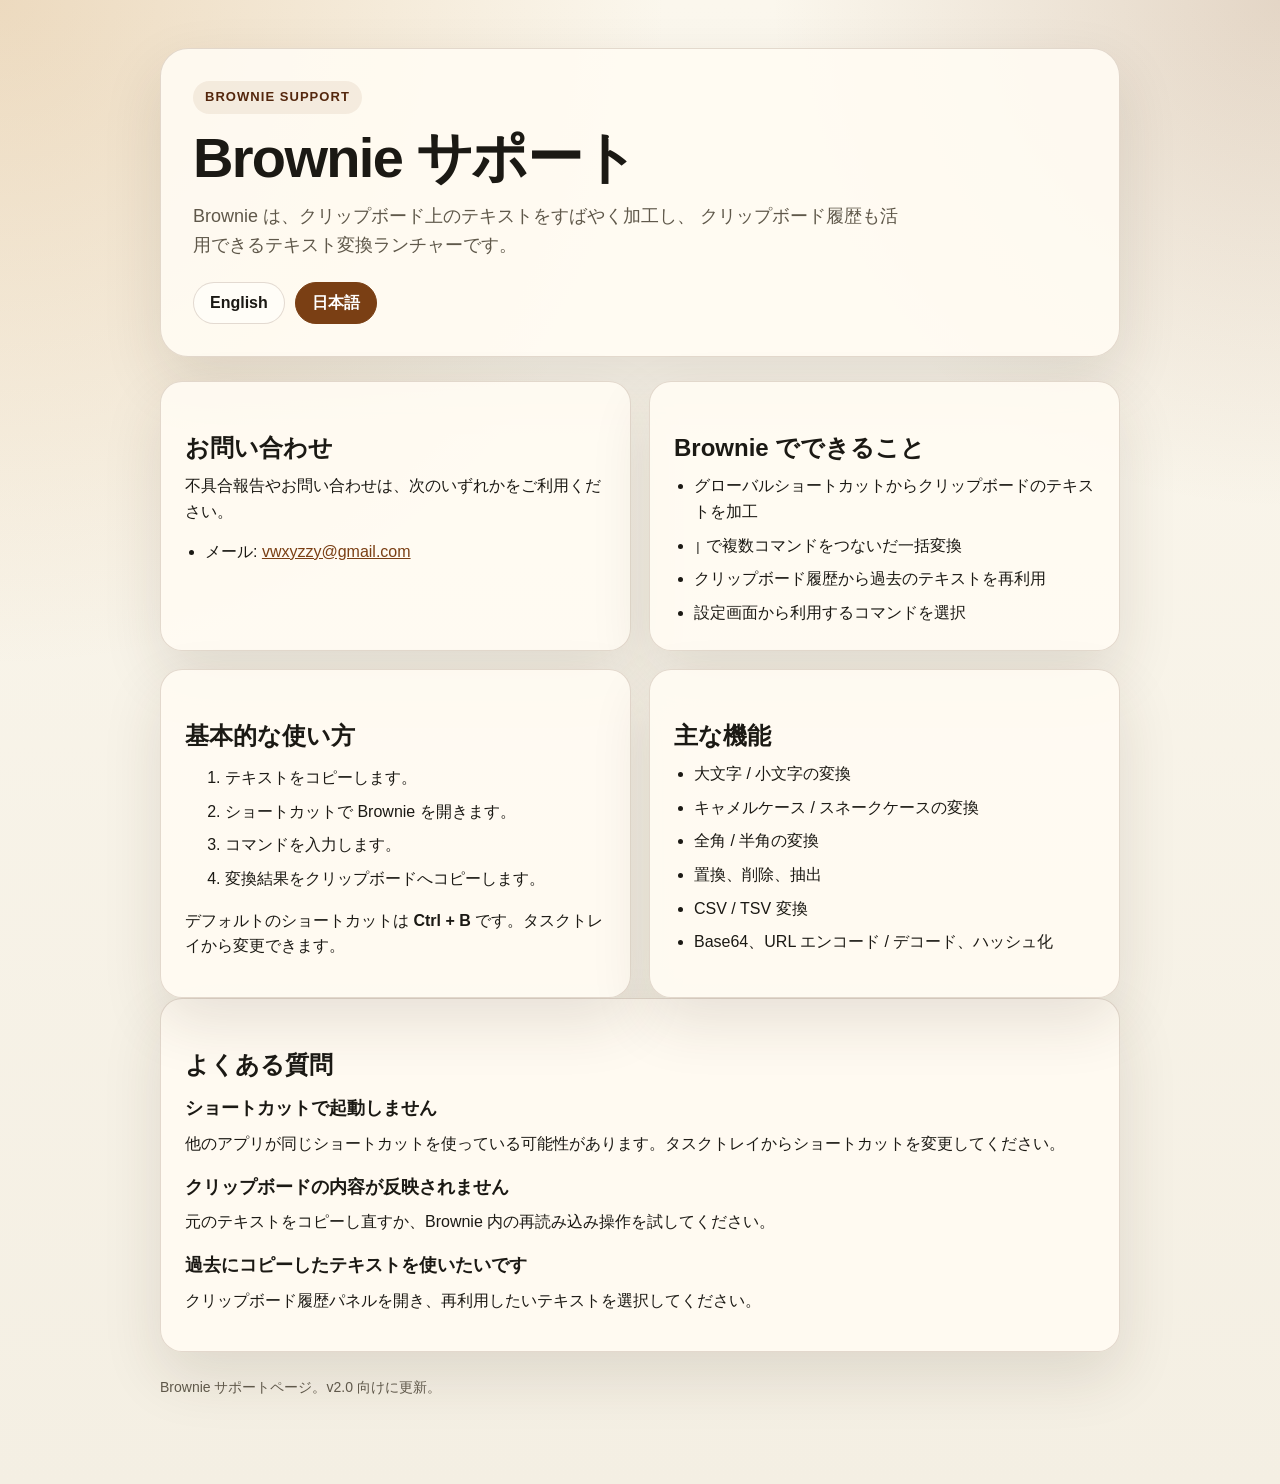
==== ja.html @ 69c0fb90 "initial commit" ====
<!doctype html>
<html lang="ja">
  <head>
    <meta charset="UTF-8" />
    <meta name="viewport" content="width=device-width, initial-scale=1.0" />
    <title>Brownie サポート</title>
    <meta
      name="description"
      content="Brownie のサポートページです。クリップボード変換ランチャーの使い方と問い合わせ先を案内します。"
    />
    <link rel="stylesheet" href="./styles.css" />
  </head>
  <body>
    <main class="page">
      <section class="hero">
        <p class="eyebrow">Brownie Support</p>
        <h1>Brownie サポート</h1>
        <p class="lead">
          Brownie は、クリップボード上のテキストをすばやく加工し、
          クリップボード履歴も活用できるテキスト変換ランチャーです。
        </p>
        <div class="language-switch">
          <a href="./en.html">English</a>
          <a href="./ja.html" class="active">日本語</a>
        </div>
      </section>

      <section class="grid">
        <article class="card">
          <h2>お問い合わせ</h2>
          <p>不具合報告やお問い合わせは、次のいずれかをご利用ください。</p>
          <ul>
            <li>メール: <a href="mailto:vwxyzzy@gmail.com">vwxyzzy@gmail.com</a></li>
          </ul>
        </article>

        <article class="card">
          <h2>Brownie でできること</h2>
          <ul>
            <li>グローバルショートカットからクリップボードのテキストを加工</li>
            <li><code>|</code> で複数コマンドをつないだ一括変換</li>
            <li>クリップボード履歴から過去のテキストを再利用</li>
            <li>設定画面から利用するコマンドを選択</li>
          </ul>
        </article>

        <article class="card">
          <h2>基本的な使い方</h2>
          <ol>
            <li>テキストをコピーします。</li>
            <li>ショートカットで Brownie を開きます。</li>
            <li>コマンドを入力します。</li>
            <li>変換結果をクリップボードへコピーします。</li>
          </ol>
          <p>デフォルトのショートカットは <strong>Ctrl + B</strong> です。タスクトレイから変更できます。</p>
        </article>

        <article class="card">
          <h2>主な機能</h2>
          <ul>
            <li>大文字 / 小文字の変換</li>
            <li>キャメルケース / スネークケースの変換</li>
            <li>全角 / 半角の変換</li>
            <li>置換、削除、抽出</li>
            <li>CSV / TSV 変換</li>
            <li>Base64、URL エンコード / デコード、ハッシュ化</li>
          </ul>
        </article>
      </section>

      <section class="card">
        <h2>よくある質問</h2>
        <div class="faq-item">
          <h3>ショートカットで起動しません</h3>
          <p>
            他のアプリが同じショートカットを使っている可能性があります。タスクトレイからショートカットを変更してください。
          </p>
        </div>
        <div class="faq-item">
          <h3>クリップボードの内容が反映されません</h3>
          <p>
            元のテキストをコピーし直すか、Brownie 内の再読み込み操作を試してください。
          </p>
        </div>
        <div class="faq-item">
          <h3>過去にコピーしたテキストを使いたいです</h3>
          <p>
            クリップボード履歴パネルを開き、再利用したいテキストを選択してください。
          </p>
        </div>
      </section>

      <p class="footer">
        Brownie サポートページ。v2.0 向けに更新。
      </p>
    </main>
  </body>
</html>
---- styles.css ----
:root {
  --bg: #f4efe3;
  --panel: rgba(255, 251, 242, 0.92);
  --panel-strong: #fffdf7;
  --text: #1b1914;
  --muted: #5f584a;
  --accent: #7a3f14;
  --accent-strong: #54270d;
  --border: rgba(84, 39, 13, 0.16);
  --shadow: 0 24px 60px rgba(58, 38, 24, 0.12);
}

* {
  box-sizing: border-box;
}

html {
  font-family:
    "Avenir Next",
    "Segoe UI",
    sans-serif;
  line-height: 1.6;
  color: var(--text);
  background:
    radial-gradient(circle at top left, rgba(199, 143, 72, 0.28), transparent 34%),
    radial-gradient(circle at top right, rgba(122, 63, 20, 0.18), transparent 26%),
    linear-gradient(180deg, #fbf7ed 0%, #f4efe3 100%);
}

body {
  margin: 0;
}

a {
  color: var(--accent);
}

.page {
  width: min(960px, calc(100% - 32px));
  margin: 0 auto;
  padding: 48px 0 72px;
}

.hero {
  background: var(--panel);
  border: 1px solid var(--border);
  border-radius: 28px;
  box-shadow: var(--shadow);
  padding: 32px;
}

.eyebrow {
  display: inline-block;
  margin: 0 0 12px;
  padding: 6px 12px;
  border-radius: 999px;
  background: rgba(122, 63, 20, 0.08);
  color: var(--accent-strong);
  font-size: 13px;
  font-weight: 700;
  letter-spacing: 0.08em;
  text-transform: uppercase;
}

h1,
h2,
h3 {
  margin: 0 0 12px;
  line-height: 1.15;
}

h1 {
  font-size: clamp(34px, 6vw, 56px);
  letter-spacing: -0.03em;
}

h2 {
  font-size: 24px;
  margin-top: 28px;
}

h3 {
  font-size: 18px;
  margin-top: 20px;
}

p {
  margin: 0 0 14px;
}

.lead {
  max-width: 720px;
  color: var(--muted);
  font-size: 18px;
}

.language-switch {
  display: flex;
  gap: 10px;
  flex-wrap: wrap;
  margin-top: 22px;
}

.language-switch a,
.button-link {
  display: inline-flex;
  align-items: center;
  justify-content: center;
  min-height: 42px;
  padding: 0 16px;
  border-radius: 999px;
  border: 1px solid var(--border);
  background: var(--panel-strong);
  color: var(--text);
  font-weight: 700;
  text-decoration: none;
}

.language-switch a.active {
  background: var(--accent);
  border-color: var(--accent);
  color: #fff;
}

.grid {
  display: grid;
  grid-template-columns: repeat(2, minmax(0, 1fr));
  gap: 18px;
  margin-top: 24px;
}

.card {
  background: var(--panel);
  border: 1px solid var(--border);
  border-radius: 22px;
  box-shadow: var(--shadow);
  padding: 24px;
}

.card ul {
  margin: 0;
  padding-left: 20px;
}

.card li + li {
  margin-top: 8px;
}

.faq-item + .faq-item {
  margin-top: 18px;
}

.footer {
  color: var(--muted);
  font-size: 14px;
  margin-top: 24px;
}

@media (max-width: 760px) {
  .page {
    width: min(100% - 20px, 960px);
    padding: 20px 0 40px;
  }

  .hero,
  .card {
    padding: 20px;
    border-radius: 20px;
  }

  .grid {
    grid-template-columns: 1fr;
  }

  .lead {
    font-size: 16px;
  }
}
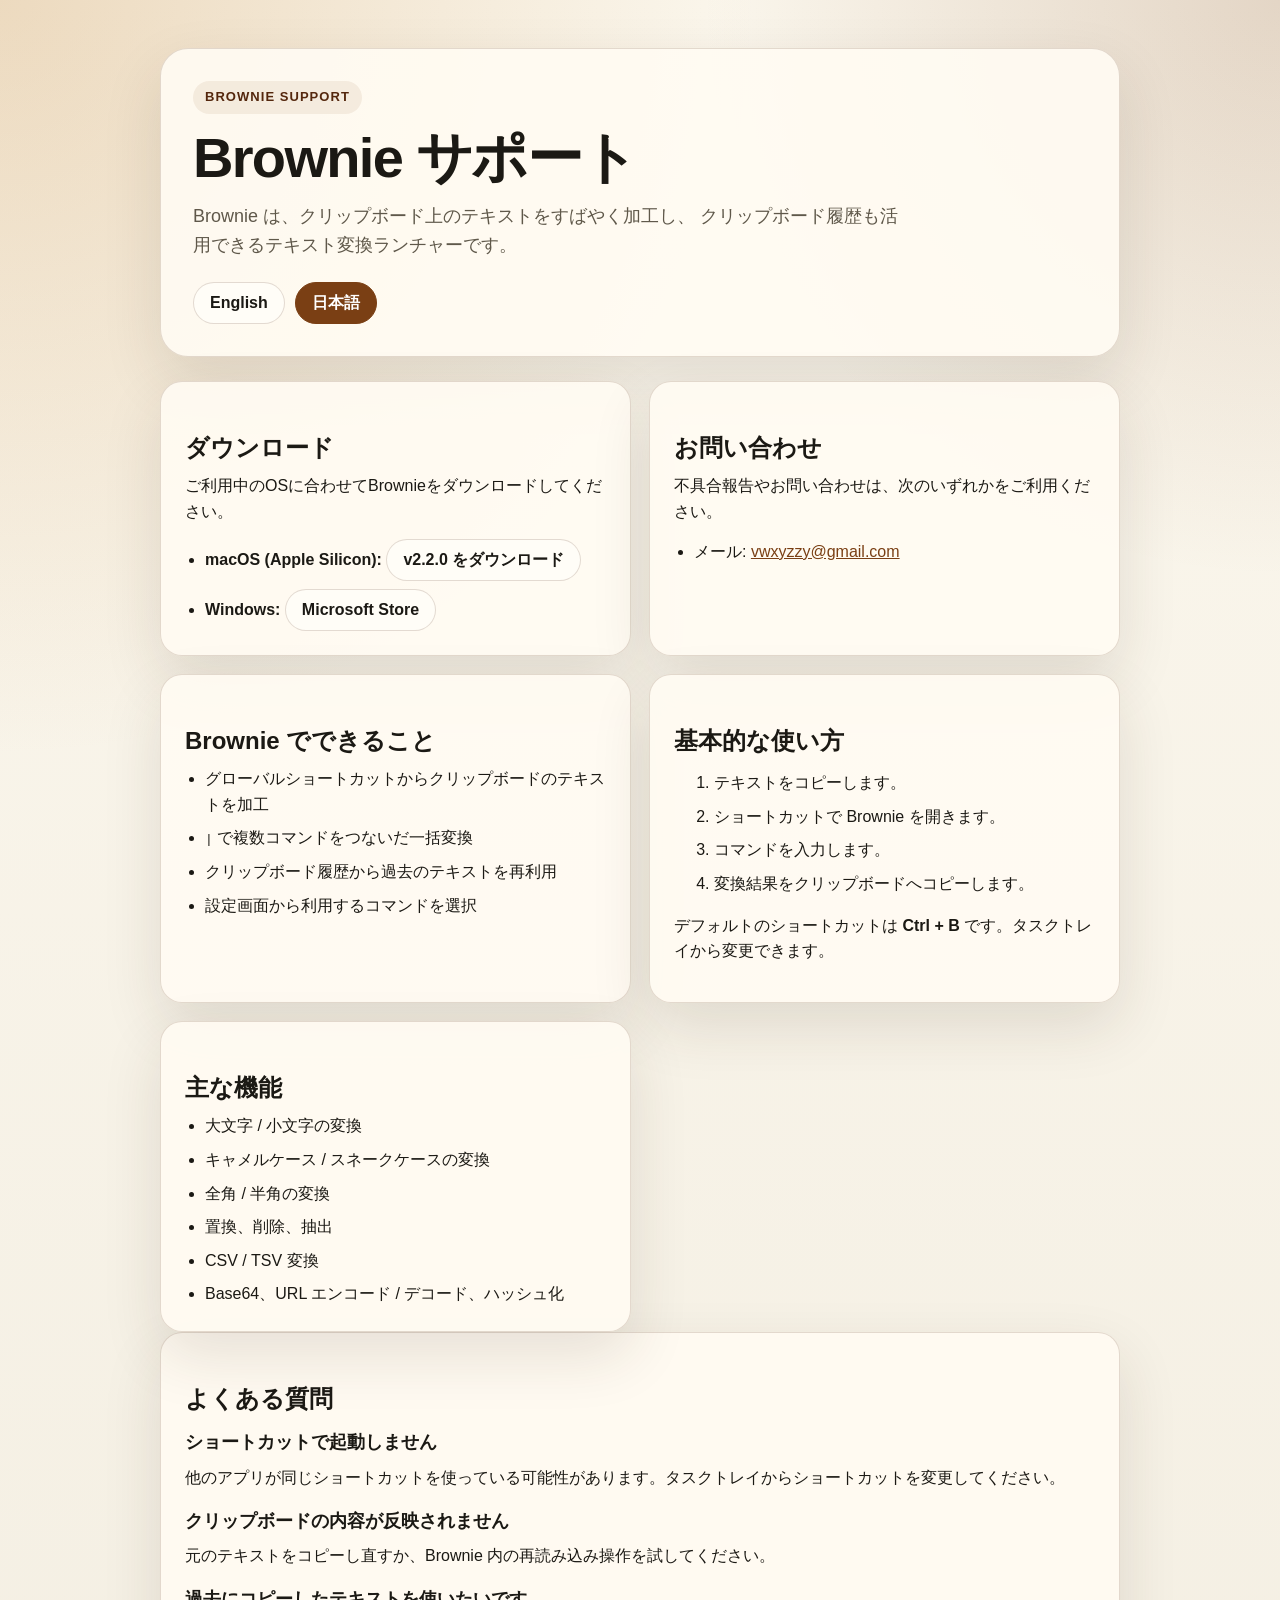
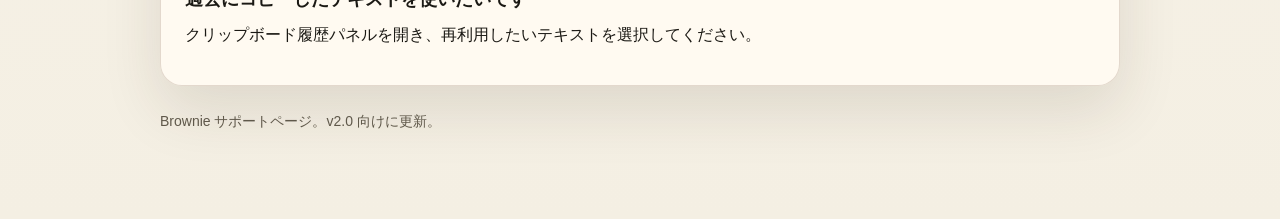
==== commit da125ec1: "ダウンロード情報を追加" ====
--- a/ja.html
+++ b/ja.html
@@ -26,6 +26,15 @@
       </section>
 
       <section class="grid">
+        <article class="card">
+          <h2>ダウンロード</h2>
+          <p>ご利用中のOSに合わせてBrownieをダウンロードしてください。</p>
+          <ul>
+            <li><strong>macOS (Apple Silicon):</strong> <a href="https://github.com/hosokawat/brownie_support/releases/download/v2.2.0/Brownie-darwin-arm64-2.2.0.zip" class="button-link" target="_blank">v2.2.0 をダウンロード</a></li>
+            <li><strong>Windows:</strong> <a href="https://apps.microsoft.com/detail/9nm58600cm3c" class="button-link" target="_blank">Microsoft Store</a></li>
+          </ul>
+        </article>
+
         <article class="card">
           <h2>お問い合わせ</h2>
           <p>不具合報告やお問い合わせは、次のいずれかをご利用ください。</p>
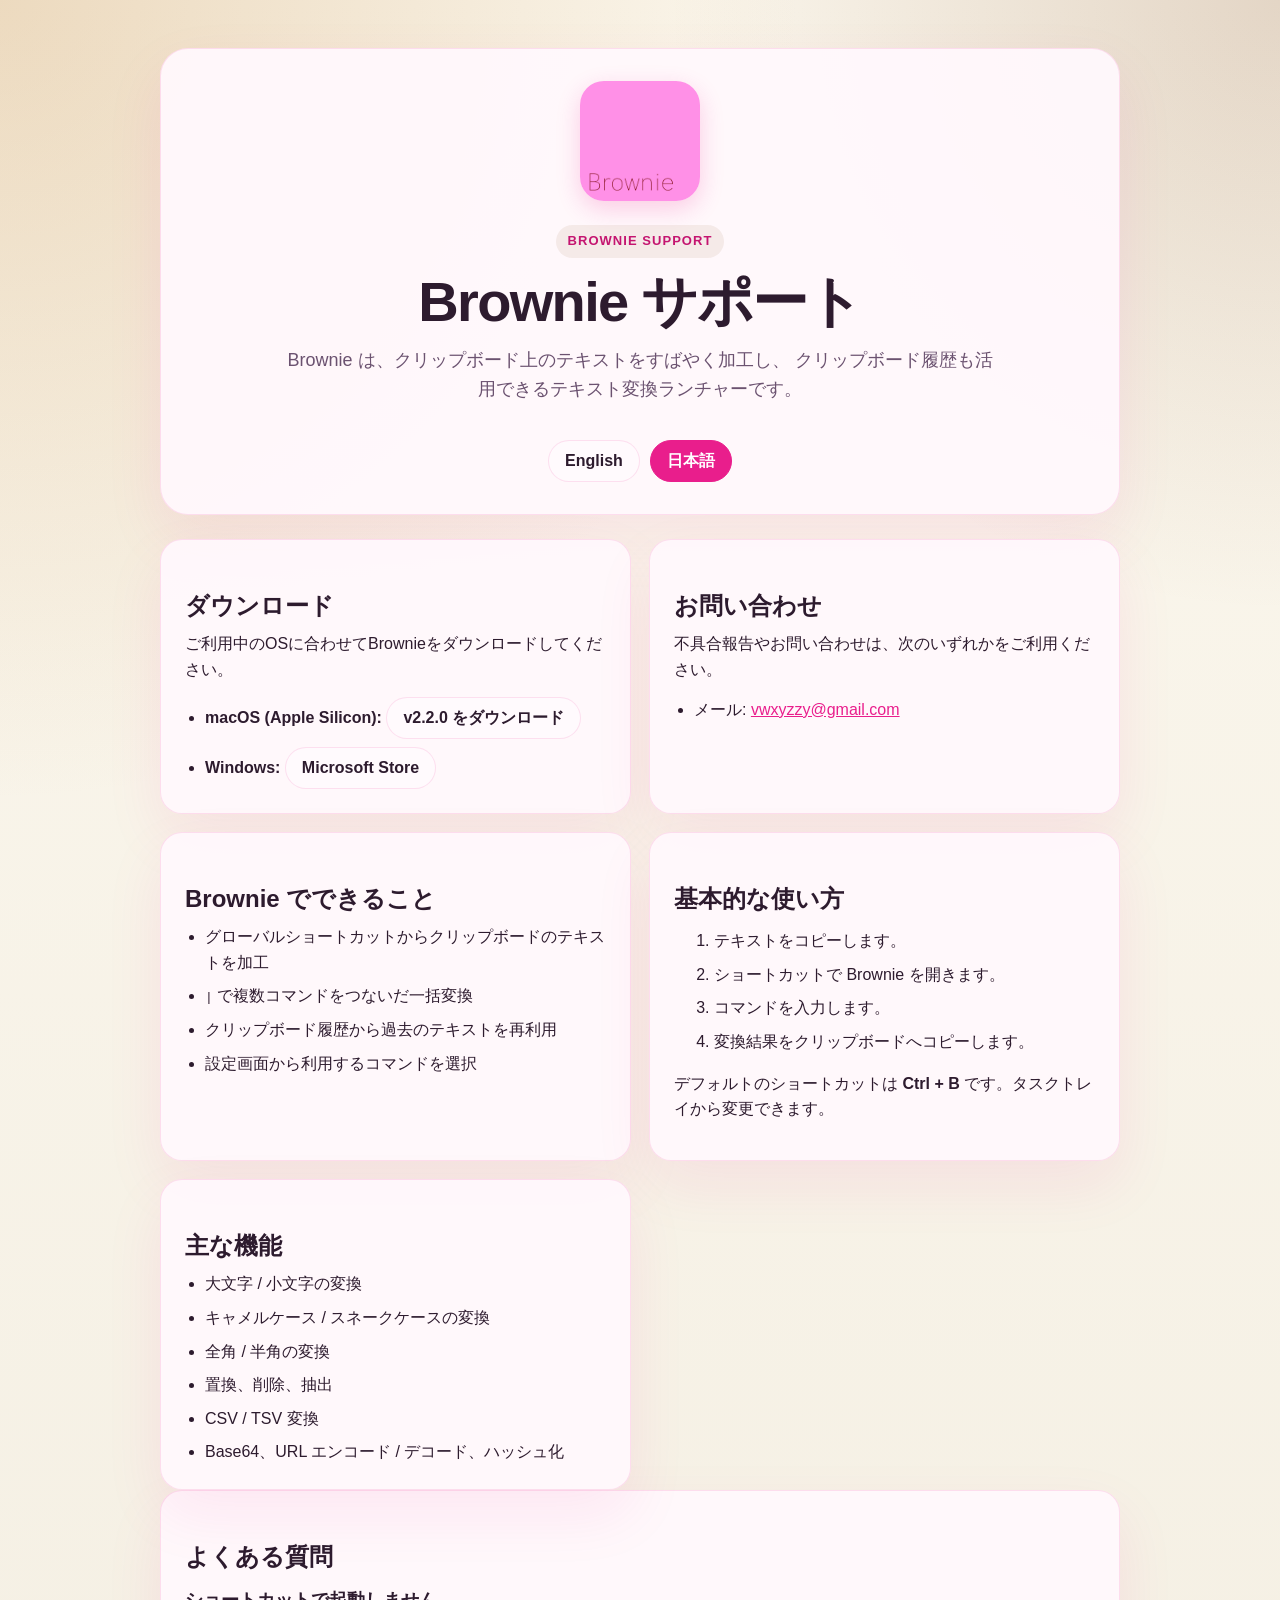
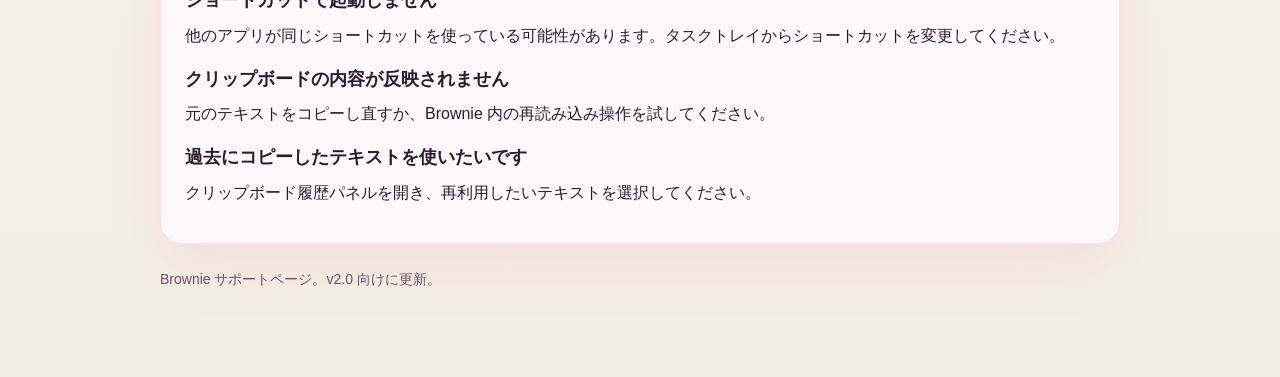
==== commit 33feba1c: "ロゴを追加" ====
--- a/ja.html
+++ b/ja.html
@@ -9,10 +9,12 @@
       content="Brownie のサポートページです。クリップボード変換ランチャーの使い方と問い合わせ先を案内します。"
     />
     <link rel="stylesheet" href="./styles.css" />
+    <link rel="icon" type="image/png" href="./Logo300x300.png" />
   </head>
   <body>
     <main class="page">
       <section class="hero">
+        <img src="./Logo300x300.png" alt="Brownie Logo" class="logo" />
         <p class="eyebrow">Brownie Support</p>
         <h1>Brownie サポート</h1>
         <p class="lead">
--- a/styles.css
+++ b/styles.css
@@ -1,13 +1,13 @@
 :root {
-  --bg: #f4efe3;
-  --panel: rgba(255, 251, 242, 0.92);
-  --panel-strong: #fffdf7;
-  --text: #1b1914;
-  --muted: #5f584a;
-  --accent: #7a3f14;
-  --accent-strong: #54270d;
-  --border: rgba(84, 39, 13, 0.16);
-  --shadow: 0 24px 60px rgba(58, 38, 24, 0.12);
+  --bg: #fdf5fa;
+  --panel: rgba(255, 248, 252, 0.95);
+  --panel-strong: #fffafd;
+  --text: #2d1b2e;
+  --muted: #6b5270;
+  --accent: #e91e8c;
+  --accent-strong: #c41570;
+  --border: rgba(233, 30, 140, 0.12);
+  --shadow: 0 24px 60px rgba(233, 30, 140, 0.08);
 }
 
 * {
@@ -47,6 +47,18 @@
   border-radius: 28px;
   box-shadow: var(--shadow);
   padding: 32px;
+  display: flex;
+  flex-direction: column;
+  align-items: center;
+  text-align: center;
+}
+
+.logo {
+  width: 120px;
+  height: 120px;
+  border-radius: 24px;
+  margin-bottom: 24px;
+  box-shadow: 0 8px 24px rgba(233, 30, 140, 0.2);
 }
 
 .eyebrow {
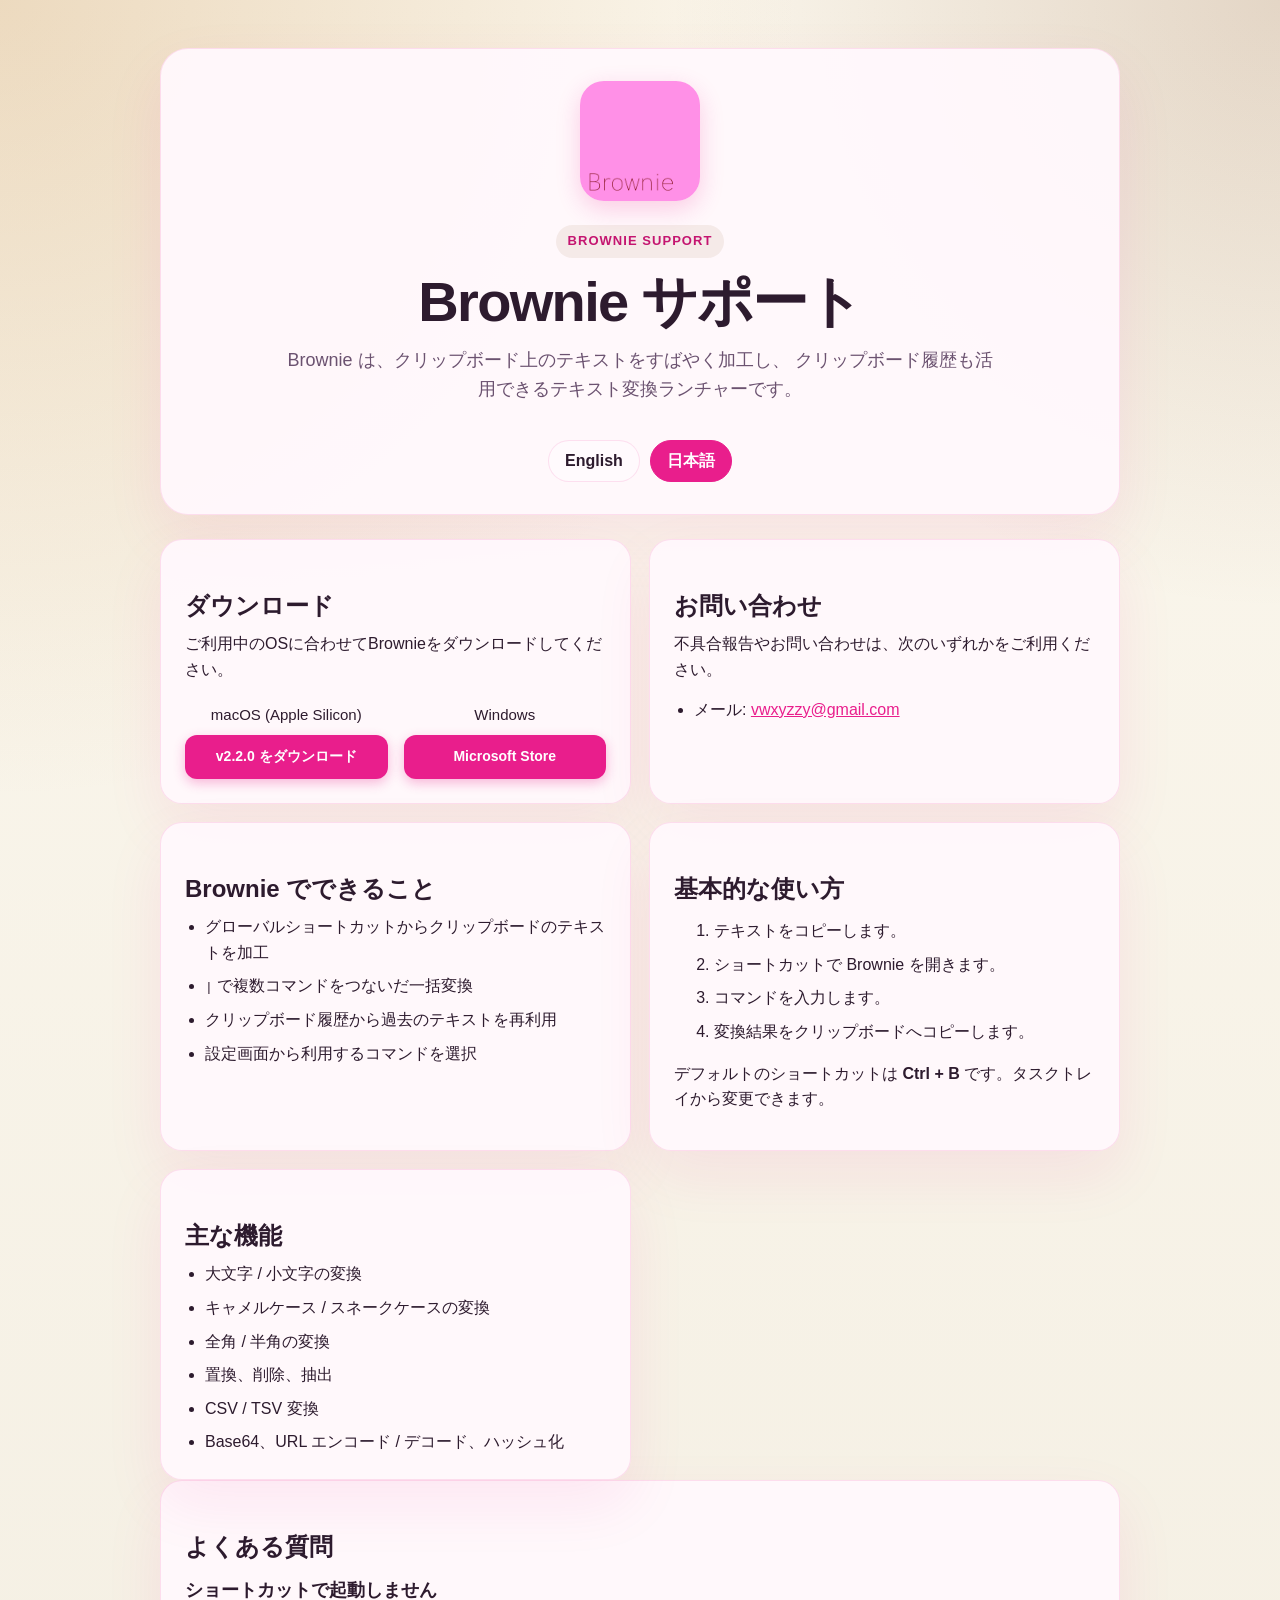
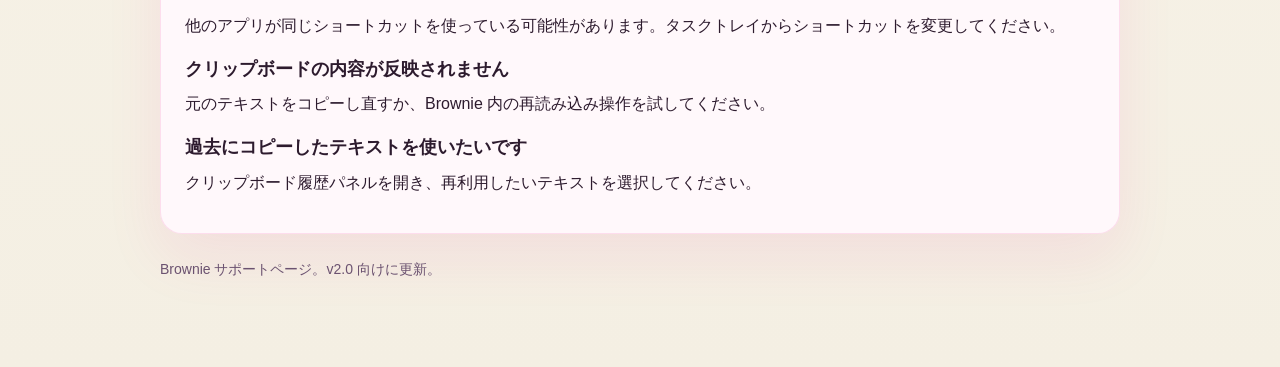
==== commit d9f51604: "ダウンロードボタンをOSに応じて表示切り替え" ====
--- a/ja.html
+++ b/ja.html
@@ -28,16 +28,22 @@
       </section>
 
       <section class="grid">
-        <article class="card">
+        <article class="card" id="download">
           <h2>ダウンロード</h2>
           <p>ご利用中のOSに合わせてBrownieをダウンロードしてください。</p>
-          <ul>
-            <li><strong>macOS (Apple Silicon):</strong> <a href="https://github.com/hosokawat/brownie_support/releases/download/v2.2.0/Brownie-darwin-arm64-2.2.0.zip" class="button-link" target="_blank">v2.2.0 をダウンロード</a></li>
-            <li><strong>Windows:</strong> <a href="https://apps.microsoft.com/detail/9nm58600cm3c" class="button-link" target="_blank">Microsoft Store</a></li>
-          </ul>
+          <div class="download-buttons">
+            <div class="download-item">
+              <p class="download-label" id="label-macos">macOS (Apple Silicon)</p>
+              <a href="https://github.com/hosokawat/brownie_support/releases/download/v2.2.0/Brownie-darwin-arm64-2.2.0.zip" class="download-button" target="_blank">v2.2.0 をダウンロード</a>
+            </div>
+            <div class="download-item">
+              <p class="download-label" id="label-windows">Windows</p>
+              <a href="https://apps.microsoft.com/detail/9nm58600cm3c" class="download-button" target="_blank">Microsoft Store</a>
+            </div>
+          </div>
         </article>
 
-        <article class="card">
+        <article class="card" id="contact">
           <h2>お問い合わせ</h2>
           <p>不具合報告やお問い合わせは、次のいずれかをご利用ください。</p>
           <ul>
@@ -45,7 +51,7 @@
           </ul>
         </article>
 
-        <article class="card">
+        <article class="card" id="features">
           <h2>Brownie でできること</h2>
           <ul>
             <li>グローバルショートカットからクリップボードのテキストを加工</li>
@@ -55,7 +61,7 @@
           </ul>
         </article>
 
-        <article class="card">
+        <article class="card" id="quickstart">
           <h2>基本的な使い方</h2>
           <ol>
             <li>テキストをコピーします。</li>
@@ -66,7 +72,7 @@
           <p>デフォルトのショートカットは <strong>Ctrl + B</strong> です。タスクトレイから変更できます。</p>
         </article>
 
-        <article class="card">
+        <article class="card" id="common">
           <h2>主な機能</h2>
           <ul>
             <li>大文字 / 小文字の変換</li>
@@ -79,7 +85,7 @@
         </article>
       </section>
 
-      <section class="card">
+      <section class="card" id="faq">
         <h2>よくある質問</h2>
         <div class="faq-item">
           <h3>ショートカットで起動しません</h3>
@@ -105,5 +111,24 @@
         Brownie サポートページ。v2.0 向けに更新。
       </p>
     </main>
+    <script>
+      // Detect user's OS and make the corresponding label bold
+      const userAgent = navigator.userAgent;
+      let userOS = '';
+
+      if (userAgent.includes('Mac')) {
+        userOS = 'macos';
+      } else if (userAgent.includes('Windows')) {
+        userOS = 'windows';
+      }
+
+      if (userOS === 'macos') {
+        const label = document.getElementById('label-macos');
+        if (label) label.classList.add('active');
+      } else if (userOS === 'windows') {
+        const label = document.getElementById('label-windows');
+        if (label) label.classList.add('active');
+      }
+    </script>
   </body>
 </html>
--- a/styles.css
+++ b/styles.css
@@ -158,6 +158,56 @@
   margin-top: 8px;
 }
 
+.download-buttons {
+  display: grid;
+  grid-template-columns: repeat(2, 1fr);
+  gap: 16px;
+  margin-top: 20px;
+}
+
+.download-item {
+  display: flex;
+  flex-direction: column;
+  align-items: center;
+  text-align: center;
+}
+
+.download-label {
+  font-size: 15px;
+  font-weight: 400;
+  color: var(--text);
+  margin: 0 0 8px;
+}
+
+.download-label.active {
+  font-weight: 700;
+}
+
+.download-button {
+  display: inline-flex;
+  align-items: center;
+  justify-content: center;
+  width: 100%;
+  min-height: 44px;
+  padding: 10px 12px;
+  border-radius: 12px;
+  border: none;
+  background: var(--accent);
+  color: #fff;
+  font-weight: 700;
+  font-size: 14px;
+  text-decoration: none;
+  transition: all 0.2s ease;
+  box-shadow: 0 4px 12px rgba(233, 30, 140, 0.3);
+  word-break: break-word;
+}
+
+.download-button:hover {
+  background: var(--accent-strong);
+  box-shadow: 0 8px 20px rgba(233, 30, 140, 0.4);
+  transform: translateY(-2px);
+}
+
 .faq-item + .faq-item {
   margin-top: 18px;
 }
@@ -180,10 +230,20 @@
     border-radius: 20px;
   }
 
+  .logo {
+    width: 100px;
+    height: 100px;
+    margin-bottom: 16px;
+  }
+
   .grid {
     grid-template-columns: 1fr;
   }
 
+  .download-buttons {
+    grid-template-columns: 1fr;
+  }
+
   .lead {
     font-size: 16px;
   }
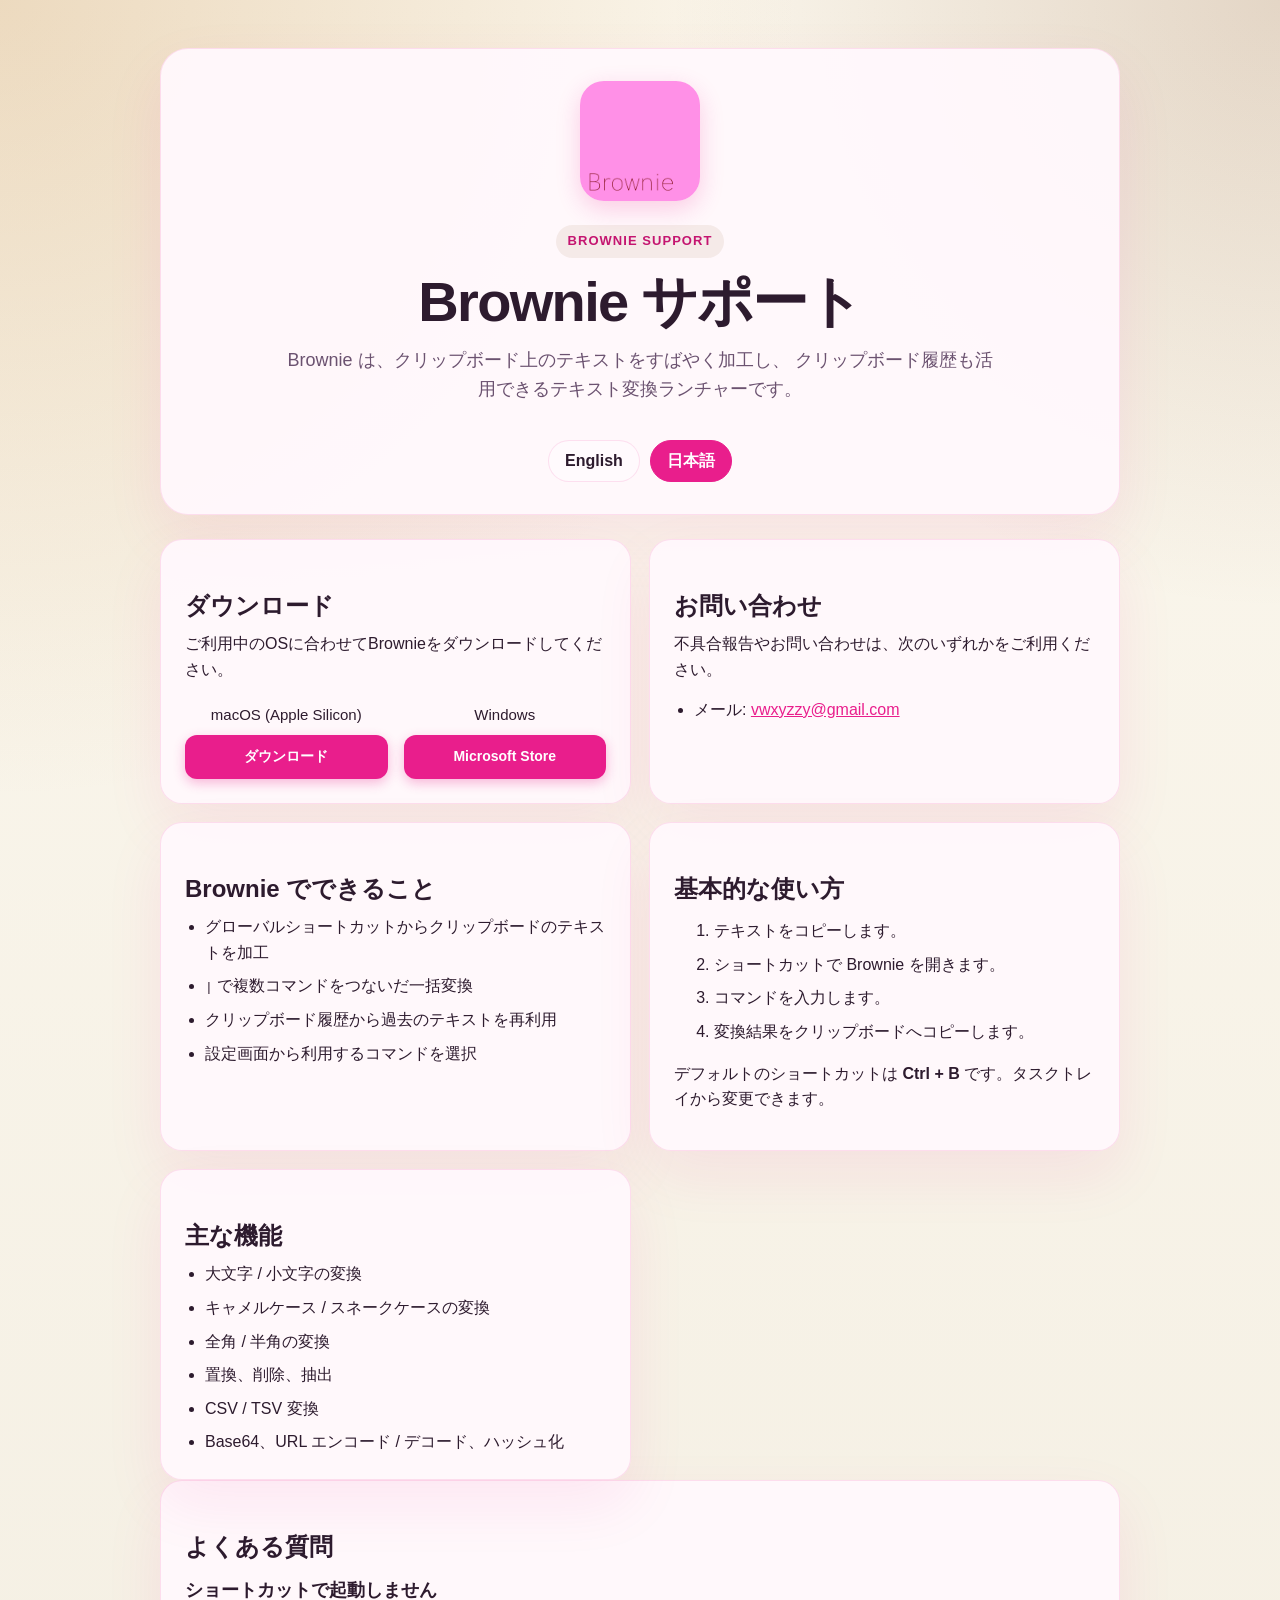
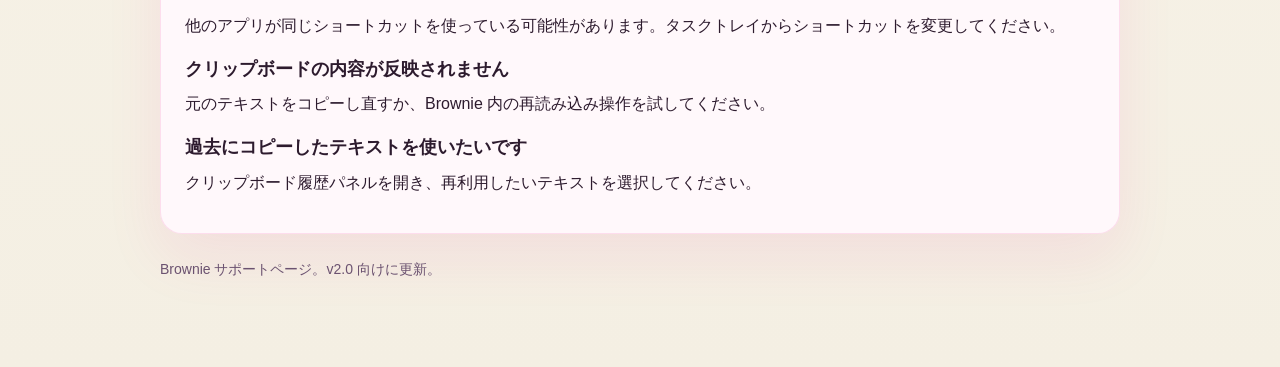
==== commit 517b7b95: "mac版ダウンロードリンクの変更" ====
--- a/ja.html
+++ b/ja.html
@@ -34,7 +34,7 @@
           <div class="download-buttons">
             <div class="download-item">
               <p class="download-label" id="label-macos">macOS (Apple Silicon)</p>
-              <a href="https://github.com/hosokawat/brownie_support/releases/download/v2.2.0/Brownie-darwin-arm64-2.2.0.zip" class="download-button" target="_blank">v2.2.0 をダウンロード</a>
+              <a href="https://github.com/hosokawat/brownie_support/releases/" class="download-button" target="_blank">ダウンロード</a>
             </div>
             <div class="download-item">
               <p class="download-label" id="label-windows">Windows</p>
--- a/styles.css
+++ b/styles.css
@@ -183,6 +183,12 @@
   font-weight: 700;
 }
 
+.download-label.active::before {
+  content: "✓ ";
+  color: var(--accent);
+  font-weight: 700;
+}
+
 .download-button {
   display: inline-flex;
   align-items: center;
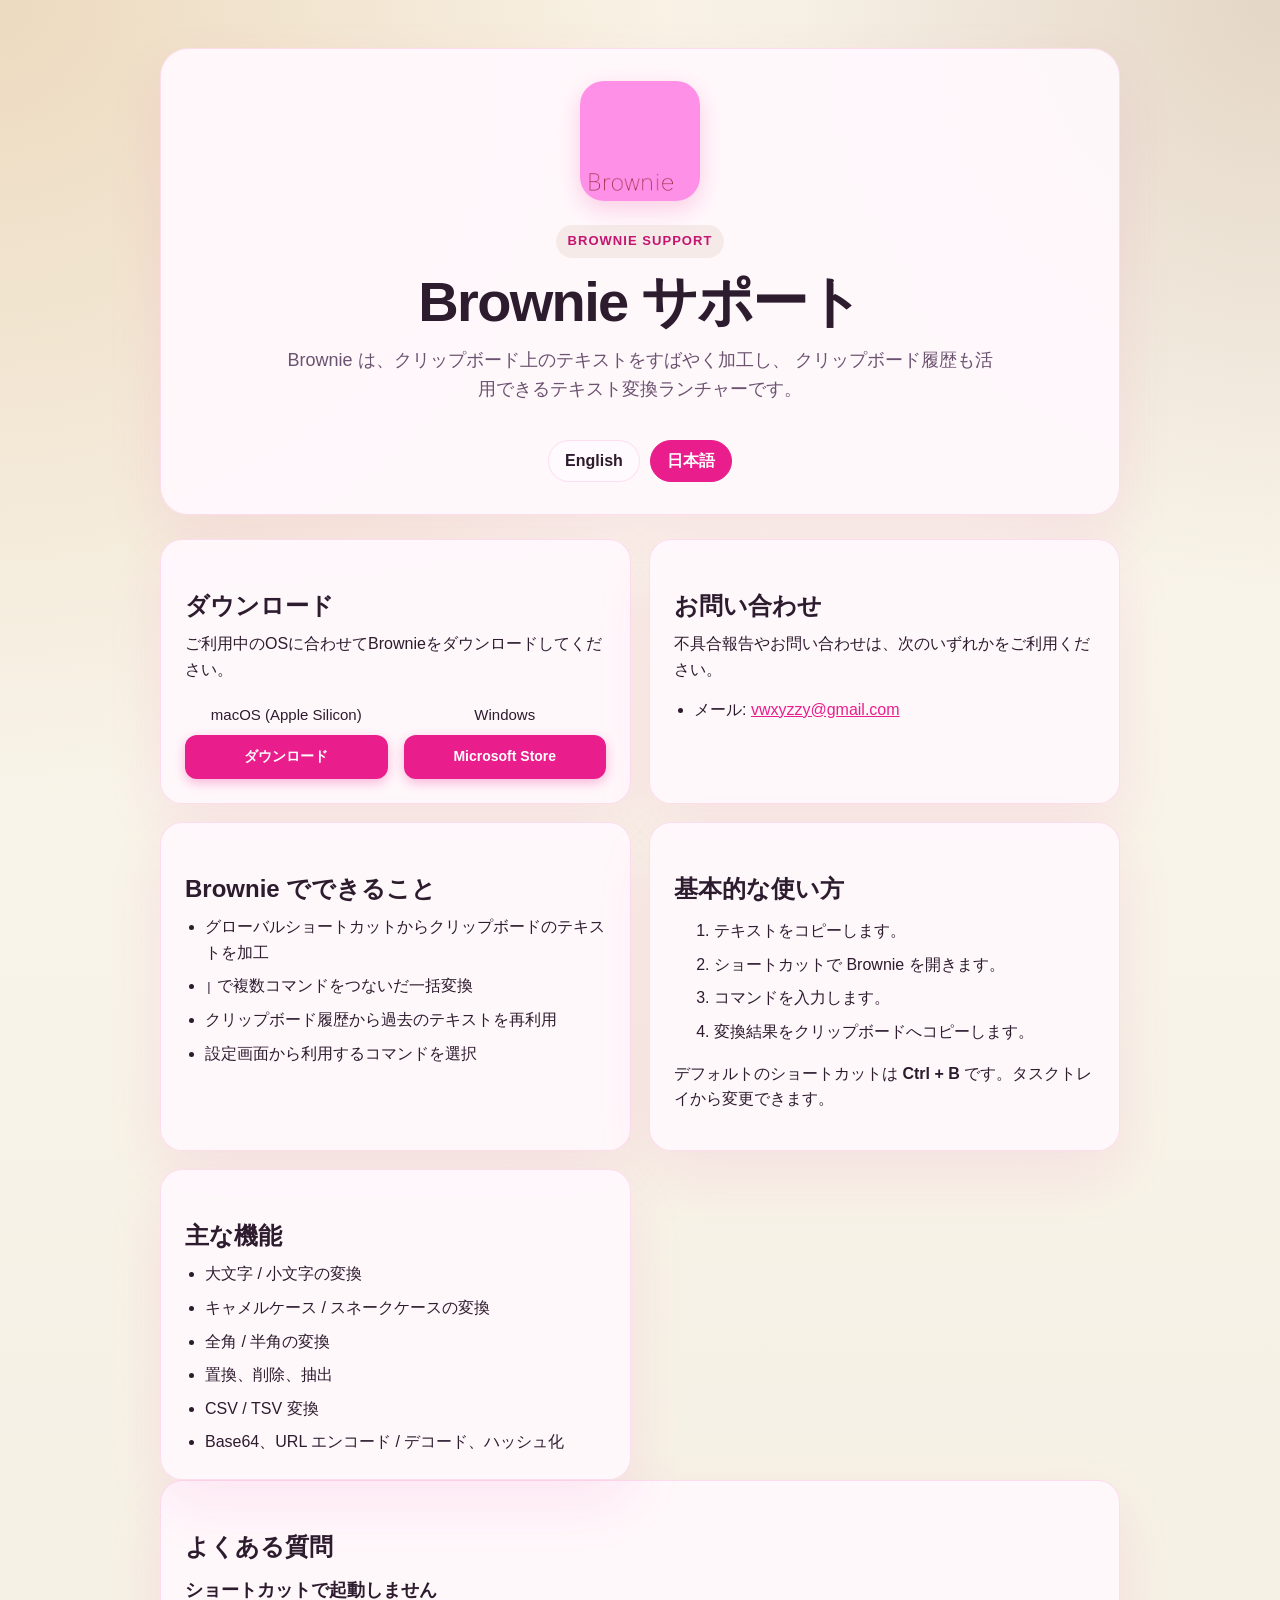
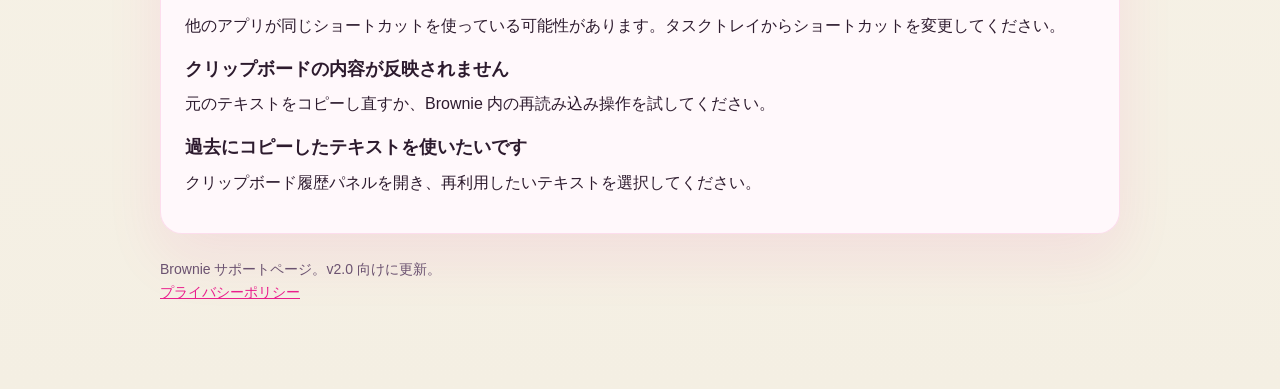
==== commit c3c97bb2: "プライバシーポリシーを追加" ====
--- a/ja.html
+++ b/ja.html
@@ -109,6 +109,8 @@
 
       <p class="footer">
         Brownie サポートページ。v2.0 向けに更新。
+        <br />
+        <a href="./privacy-ja.html">プライバシーポリシー</a>
       </p>
     </main>
     <script>
